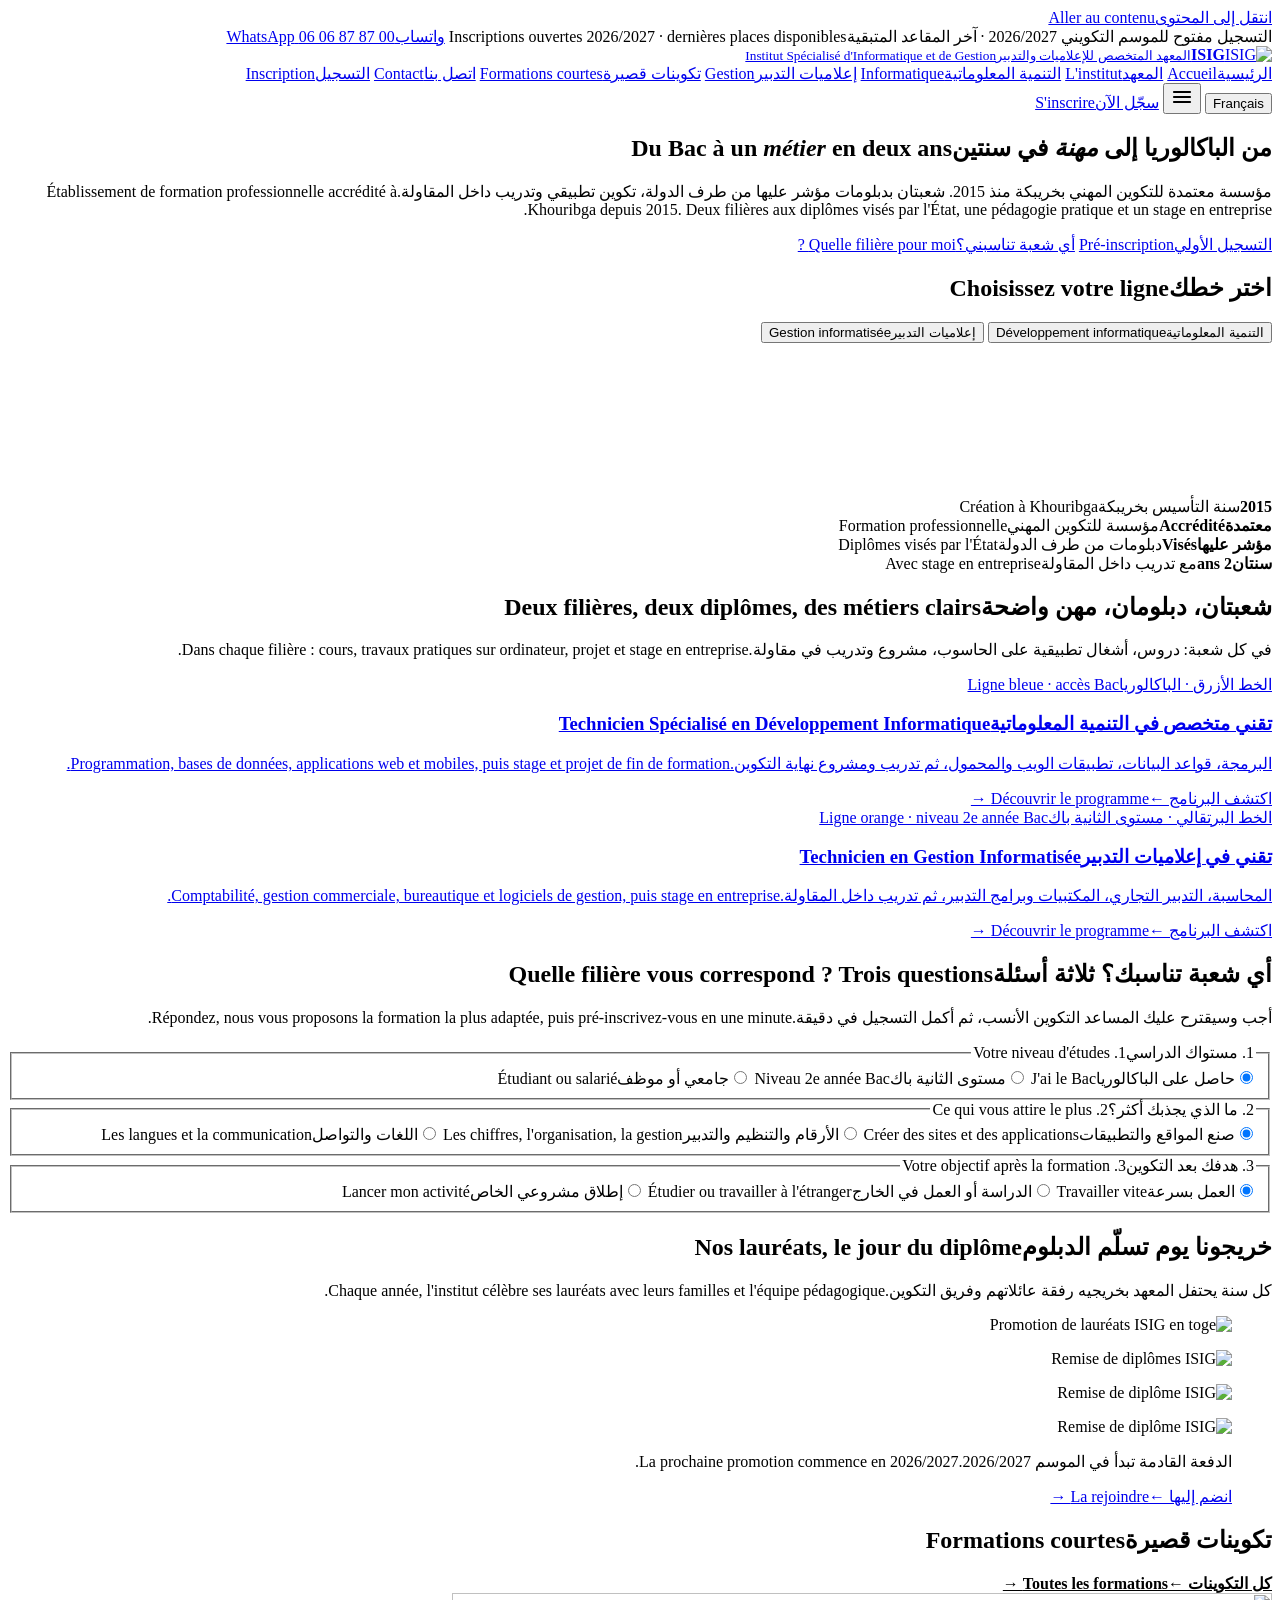
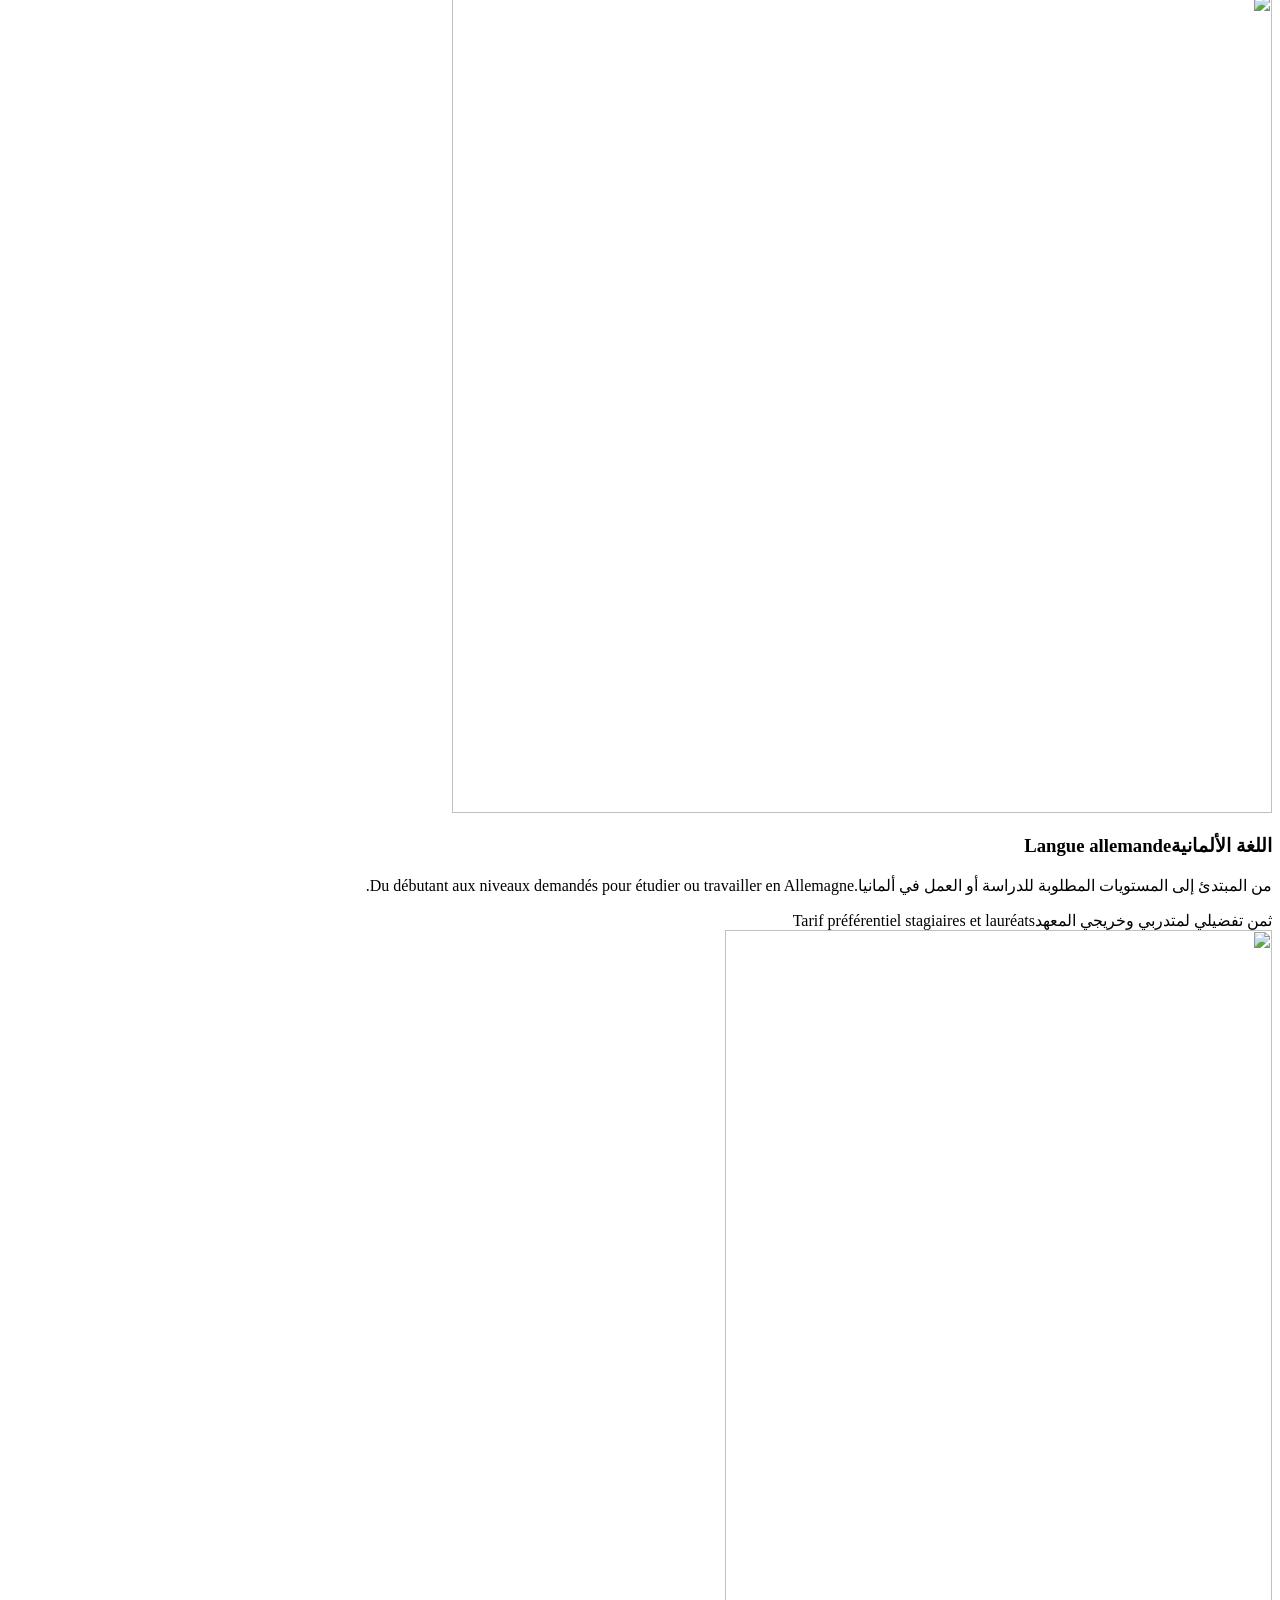
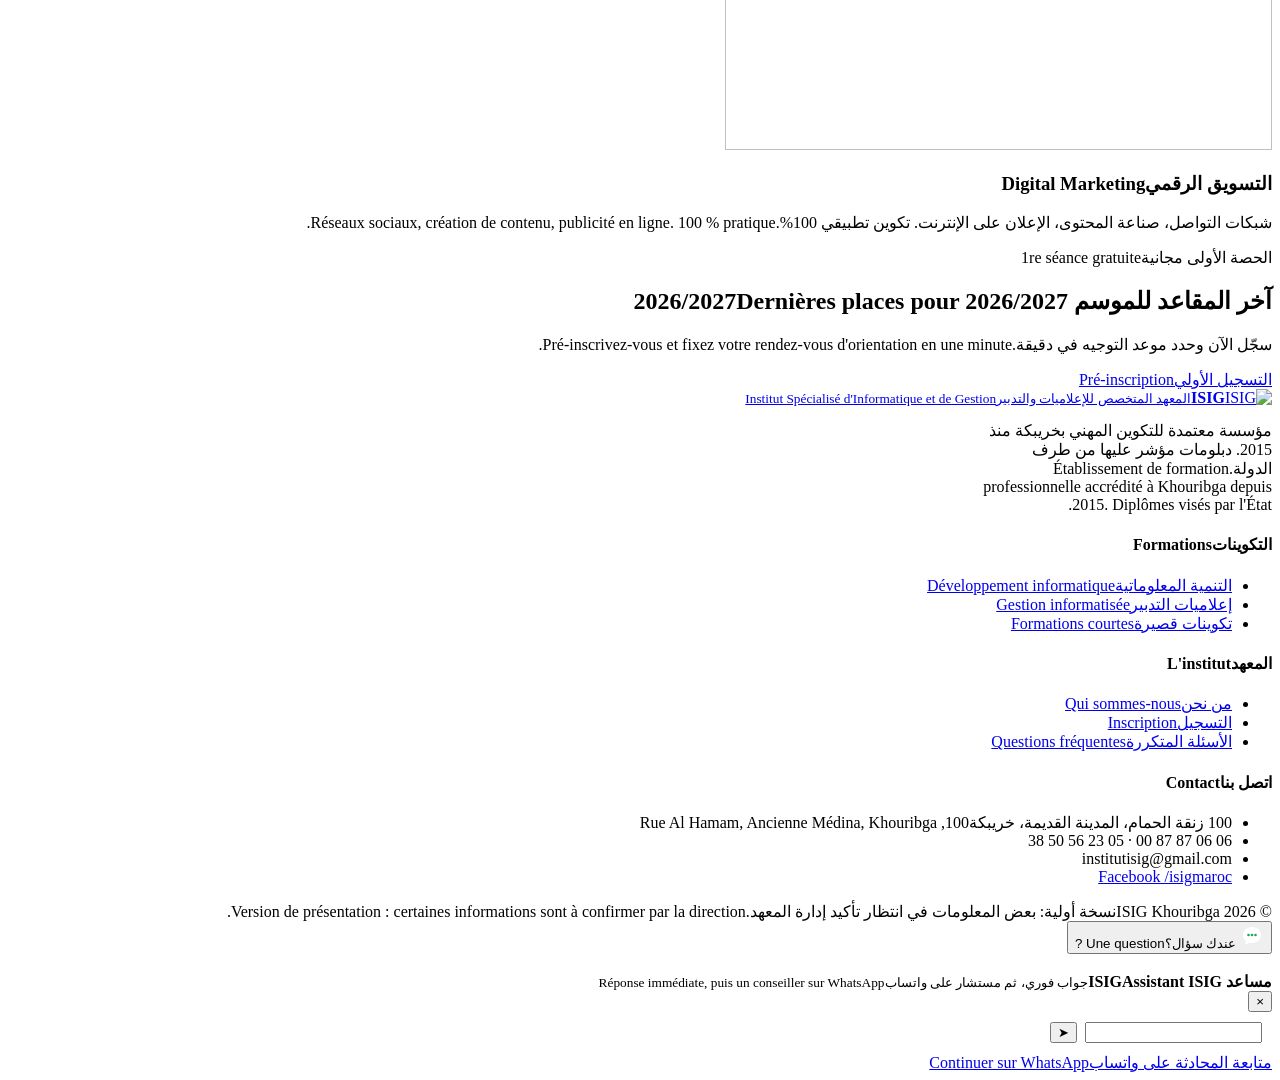
==== index.html @ 8b4dfa33 "Add files via upload" ====
<!DOCTYPE html>
<html lang="ar" dir="rtl" class="l-ar">
<head>
<meta charset="utf-8">
<meta name="viewport" content="width=device-width, initial-scale=1">
<title>ISIG خريبكة | المعهد المتخصص للإعلاميات والتدبير</title>
<meta name="title-ar" content="ISIG خريبكة | المعهد المتخصص للإعلاميات والتدبير">
<meta name="title-fr" content="ISIG Khouribga | Institut Spécialisé d'Informatique et de Gestion">
<meta name="description" content="ISIG Khouribga : établissement de formation professionnelle accrédité depuis 2015. Technicien Spécialisé en Développement Informatique, Technicien en Gestion Informatisée, allemand, digital marketing.">
<link rel="canonical" href="https://isig-nine.vercel.app/">
<meta property="og:type" content="website">
<meta property="og:site_name" content="ISIG Khouribga">
<meta property="og:title" content="ISIG Khouribga | Institut Spécialisé d'Informatique et de Gestion">
<meta property="og:description" content="ISIG Khouribga : établissement de formation professionnelle accrédité depuis 2015. Technicien Spécialisé en Développement Informatique, Technicien en Gestion Informatisée, allemand, digital marketing.">
<meta property="og:url" content="https://isig-nine.vercel.app/">
<meta property="og:image" content="https://isig-nine.vercel.app/assets/img/promo.jpg">
<meta name="theme-color" content="#0b2257">
<link rel="icon" href="assets/img/logo.png">
<link rel="preconnect" href="https://fonts.googleapis.com">
<link rel="preconnect" href="https://fonts.gstatic.com" crossorigin>
<link href="https://fonts.googleapis.com/css2?family=Readex+Pro:wght@300;400;600;700&display=swap" rel="stylesheet">
<link rel="stylesheet" href="assets/css/style.css">
<script>try{if(localStorage.getItem('isig-lang')==='fr'){var h=document.documentElement;h.className='l-fr';h.lang='fr';h.dir='ltr'}}catch(e){}</script>
<script type="application/ld+json">{"@context": "https://schema.org", "@type": "EducationalOrganization", "name": "ISIG – Institut Spécialisé d'Informatique et de Gestion", "alternateName": "المعهد المتخصص للإعلاميات والتدبير", "url": "https://isig-nine.vercel.app", "logo": "https://isig-nine.vercel.app/assets/img/logo.png", "foundingDate": "2015", "email": "institutisig@gmail.com", "telephone": ["+212606878700", "+212523565038"], "address": {"@type": "PostalAddress", "streetAddress": "100, Rue Al Hamam, Ancienne Médina", "addressLocality": "Khouribga", "addressCountry": "MA"}, "sameAs": ["https://www.facebook.com/isigmaroc"]}</script>
</head>
<body>
<a class="skip" href="#main"><span class="ar">انتقل إلى المحتوى</span><span class="fr">Aller au contenu</span></a>
<div class="ann"><div class="wrap">
 <span><span class="ar">التسجيل مفتوح للموسم التكويني 2026/2027 · آخر المقاعد المتبقية</span><span class="fr">Inscriptions ouvertes 2026/2027 · dernières places disponibles</span></span>
 <a href="https://wa.me/212606878700"><span class="ar">واتساب</span><span class="fr">WhatsApp</span> <span class="nw">06 06 87 87 00</span></a>
</div></div>
<header>
 <nav class="nav wrap" aria-label="Navigation principale">
  <a class="logo" href="index.html"><img src="assets/img/logo.png" width="46" height="46" alt="ISIG"><span><b>ISIG</b><small><span class="ar">المعهد المتخصص للإعلاميات والتدبير</span><span class="fr">Institut Spécialisé d'Informatique et de Gestion</span></small></span></a>
  <div class="links" id="links">
   <a href="index.html" aria-current="page"><span class="ar">الرئيسية</span><span class="fr">Accueil</span></a>
   <a href="institut.html"><span class="ar">المعهد</span><span class="fr">L'institut</span></a>
   <a href="developpement-informatique.html"><span class="ar">التنمية المعلوماتية</span><span class="fr">Informatique</span></a>
   <a href="gestion-informatisee.html"><span class="ar">إعلاميات التدبير</span><span class="fr">Gestion</span></a>
   <a href="formations-courtes.html"><span class="ar">تكوينات قصيرة</span><span class="fr">Formations courtes</span></a>
   <a href="contact.html"><span class="ar">اتصل بنا</span><span class="fr">Contact</span></a>
   <a class="mob" href="inscription.html"><span class="ar">التسجيل</span><span class="fr">Inscription</span></a>
  </div>
  <button class="lang" id="lang" type="button" aria-label="Langue / اللغة">Français</button>
  <button class="menu-btn" id="menu" type="button" aria-expanded="false" aria-controls="links" aria-label="Menu"><svg width="22" height="22" viewBox="0 0 22 22" aria-hidden="true"><path d="M3 6h16M3 11h16M3 16h16" stroke="currentColor" stroke-width="2.2" stroke-linecap="round"/></svg></button>
  <a class="btn b-org" href="inscription.html"><span class="ar">سجّل الآن</span><span class="fr">S'inscrire</span></a>
 </nav>
</header>
<main id="main">
<section class="hero band" id="accueil">
 <div class="wrap">
  <div class="htop">
   <h1><span class="ar">من الباكالوريا إلى <em>مهنة</em> في سنتين</span><span class="fr">Du Bac à un <em>métier</em> en deux ans</span></h1>
   <div>
    <p class="sub"><span class="ar">مؤسسة معتمدة للتكوين المهني بخريبكة منذ 2015. شعبتان بدبلومات مؤشر عليها من طرف الدولة، تكوين تطبيقي وتدريب داخل المقاولة.</span><span class="fr">Établissement de formation professionnelle accrédité à Khouribga depuis 2015. Deux filières aux diplômes visés par l'État, une pédagogie pratique et un stage en entreprise.</span></p>
    <div class="ctas">
     <a class="btn b-org" href="inscription.html"><span class="ar">التسجيل الأولي</span><span class="fr">Pré-inscription</span></a>
     <a class="btn b-ghost" href="#orientation"><span class="ar">أي شعبة تناسبني؟</span><span class="fr">Quelle filière pour moi ?</span></a>
    </div>
   </div>
  </div>

  <div class="mapbox">
   <div class="mhead">
    <h2><span class="ar">اختر خطك</span><span class="fr">Choisissez votre ligne</span></h2>
    <div class="seg" role="group" aria-label="Filière">
     <button type="button" data-k="dev" aria-pressed="true"><i style="background:#3d9bff"></i><span class="ar">التنمية المعلوماتية</span><span class="fr">Développement informatique</span></button>
     <button type="button" data-k="ges" aria-pressed="false"><i style="background:#ff8a1f"></i><span class="ar">إعلاميات التدبير</span><span class="fr">Gestion informatisée</span></button>
    </div>
   </div>
   <div class="fig"><svg id="map" role="img" aria-label="Parcours de formation du Bac à l'emploi"></svg></div>
   <div class="info" id="info"></div>
  </div>
 </div>
</section>
<div class="proof">
 <div><b>2015</b><span class="ar">سنة التأسيس بخريبكة</span><span class="fr">Création à Khouribga</span></div>
 <div><b><span class="ar">معتمدة</span><span class="fr">Accrédité</span></b><span class="ar">مؤسسة للتكوين المهني</span><span class="fr">Formation professionnelle</span></div>
 <div><b><span class="ar">مؤشر عليها</span><span class="fr">Visés</span></b><span class="ar">دبلومات من طرف الدولة</span><span class="fr">Diplômes visés par l'État</span></div>
 <div><b><span class="ar">سنتان</span><span class="fr">2 ans</span></b><span class="ar">مع تدريب داخل المقاولة</span><span class="fr">Avec stage en entreprise</span></div>
</div>
<section class="band" id="filieres"><div class="wrap">
 <h2><span class="ar">شعبتان، دبلومان، مهن واضحة</span><span class="fr">Deux filières, deux diplômes, des métiers clairs</span></h2>
 <p class="lead"><span class="ar">في كل شعبة: دروس، أشغال تطبيقية على الحاسوب، مشروع وتدريب في مقاولة.</span><span class="fr">Dans chaque filière : cours, travaux pratiques sur ordinateur, projet et stage en entreprise.</span></p>
 <div class="fcards">
  <a class="fcard" href="developpement-informatique.html">
   <div class="top"><span class="badge line-dev"><i></i><span class="ar">الخط الأزرق · الباكالوريا</span><span class="fr">Ligne bleue · accès Bac</span></span><h3><span class="ar">تقني متخصص في التنمية المعلوماتية</span><span class="fr">Technicien Spécialisé en Développement Informatique</span></h3></div>
   <div class="bd"><p><span class="ar">البرمجة، قواعد البيانات، تطبيقات الويب والمحمول، ثم تدريب ومشروع نهاية التكوين.</span><span class="fr">Programmation, bases de données, applications web et mobiles, puis stage et projet de fin de formation.</span></p><span class="more"><span class="ar">اكتشف البرنامج ←</span><span class="fr">Découvrir le programme →</span></span></div>
  </a>
  <a class="fcard g" href="gestion-informatisee.html">
   <div class="top"><span class="badge line-ges"><i></i><span class="ar">الخط البرتقالي · مستوى الثانية باك</span><span class="fr">Ligne orange · niveau 2e année Bac</span></span><h3><span class="ar">تقني في إعلاميات التدبير</span><span class="fr">Technicien en Gestion Informatisée</span></h3></div>
   <div class="bd"><p><span class="ar">المحاسبة، التدبير التجاري، المكتبيات وبرامج التدبير، ثم تدريب داخل المقاولة.</span><span class="fr">Comptabilité, gestion commerciale, bureautique et logiciels de gestion, puis stage en entreprise.</span></p><span class="more"><span class="ar">اكتشف البرنامج ←</span><span class="fr">Découvrir le programme →</span></span></div>
  </a>
 </div>
</div></section>
<section class="band alt" id="orientation">
 <div class="wrap">
  <h2><span class="ar">أي شعبة تناسبك؟ ثلاثة أسئلة</span><span class="fr">Quelle filière vous correspond ? Trois questions</span></h2>
  <p class="lead"><span class="ar">أجب وسيقترح عليك المساعد التكوين الأنسب، ثم أكمل التسجيل في دقيقة.</span><span class="fr">Répondez, nous vous proposons la formation la plus adaptée, puis pré-inscrivez-vous en une minute.</span></p>
  <div class="quiz">
   <div class="qs" id="qs">
    <fieldset><legend><span class="ar">1. مستواك الدراسي</span><span class="fr">1. Votre niveau d'études</span></legend><div class="opts">
     <label><input type="radio" name="q1" value="bac" checked><span class="o"><span class="ar">حاصل على الباكالوريا</span><span class="fr">J'ai le Bac</span></span></label>
     <label><input type="radio" name="q1" value="bac2"><span class="o"><span class="ar">مستوى الثانية باك</span><span class="fr">Niveau 2e année Bac</span></span></label>
     <label><input type="radio" name="q1" value="sup"><span class="o"><span class="ar">جامعي أو موظف</span><span class="fr">Étudiant ou salarié</span></span></label>
    </div></fieldset>
    <fieldset><legend><span class="ar">2. ما الذي يجذبك أكثر؟</span><span class="fr">2. Ce qui vous attire le plus</span></legend><div class="opts">
     <label><input type="radio" name="q2" value="code" checked><span class="o"><span class="ar">صنع المواقع والتطبيقات</span><span class="fr">Créer des sites et des applications</span></span></label>
     <label><input type="radio" name="q2" value="ges"><span class="o"><span class="ar">الأرقام والتنظيم والتدبير</span><span class="fr">Les chiffres, l'organisation, la gestion</span></span></label>
     <label><input type="radio" name="q2" value="com"><span class="o"><span class="ar">اللغات والتواصل</span><span class="fr">Les langues et la communication</span></span></label>
    </div></fieldset>
    <fieldset><legend><span class="ar">3. هدفك بعد التكوين</span><span class="fr">3. Votre objectif après la formation</span></legend><div class="opts">
     <label><input type="radio" name="q3" value="job" checked><span class="o"><span class="ar">العمل بسرعة</span><span class="fr">Travailler vite</span></span></label>
     <label><input type="radio" name="q3" value="abroad"><span class="o"><span class="ar">الدراسة أو العمل في الخارج</span><span class="fr">Étudier ou travailler à l'étranger</span></span></label>
     <label><input type="radio" name="q3" value="biz"><span class="o"><span class="ar">إطلاق مشروعي الخاص</span><span class="fr">Lancer mon activité</span></span></label>
    </div></fieldset>
   </div>
   <aside class="result" id="result" aria-live="polite"></aside>
  </div>
 </div>
</section>
<section class="band" id="laureats">
 <div class="wrap">
  <h2><span class="ar">خريجونا يوم تسلّم الدبلوم</span><span class="fr">Nos lauréats, le jour du diplôme</span></h2>
  <p class="lead"><span class="ar">كل سنة يحتفل المعهد بخريجيه رفقة عائلاتهم وفريق التكوين.</span><span class="fr">Chaque année, l'institut célèbre ses lauréats avec leurs familles et l'équipe pédagogique.</span></p>
  <div class="mosaic">
   <figure class="big"><img src="assets/img/promo.jpg" width="1400" height="1050" alt="Promotion de lauréats ISIG en toge"></figure>
   <figure><img src="assets/img/diplome-1.jpg" width="540" height="720" loading="lazy" alt="Remise de diplômes ISIG"></figure>
   <figure><img src="assets/img/diplome-2.jpg" width="540" height="720" loading="lazy" alt="Remise de diplôme ISIG"></figure>
   <figure><img src="assets/img/diplome-3.jpg" width="540" height="720" loading="lazy" alt="Remise de diplôme ISIG"></figure>
   <figure class="note"><p><span class="ar">الدفعة القادمة تبدأ في الموسم 2026/2027.</span><span class="fr">La prochaine promotion commence en 2026/2027.</span></p><a href="inscription.html"><span class="ar">انضم إليها ←</span><span class="fr">La rejoindre →</span></a></figure>
  </div>
 </div>
</section>
<section class="band alt"><div class="wrap">
 <div class="shead" style="margin-top:0"><h2><span class="ar">تكوينات قصيرة</span><span class="fr">Formations courtes</span></h2><a class="lnk" style="font-weight:600;color:var(--sky)" href="formations-courtes.html"><span class="ar">كل التكوينات ←</span><span class="fr">Toutes les formations →</span></a></div>
 <div class="short">
   <div class="sc"><img src="assets/img/affiche-allemand.jpg" width="820" height="820" loading="lazy" alt=""><div><h3><span class="ar">اللغة الألمانية</span><span class="fr">Langue allemande</span></h3><p><span class="ar">من المبتدئ إلى المستويات المطلوبة للدراسة أو العمل في ألمانيا.</span><span class="fr">Du débutant aux niveaux demandés pour étudier ou travailler en Allemagne.</span></p><span class="tag"><span class="ar">ثمن تفضيلي لمتدربي وخريجي المعهد</span><span class="fr">Tarif préférentiel stagiaires et lauréats</span></span></div></div>
   <div class="sc"><img src="assets/img/affiche-marketing.jpg" width="547" height="820" loading="lazy" alt=""><div><h3><span class="ar">التسويق الرقمي</span><span class="fr">Digital Marketing</span></h3><p><span class="ar">شبكات التواصل، صناعة المحتوى، الإعلان على الإنترنت. تكوين تطبيقي 100%.</span><span class="fr">Réseaux sociaux, création de contenu, publicité en ligne. 100 % pratique.</span></p><span class="tag"><span class="ar">الحصة الأولى مجانية</span><span class="fr">1re séance gratuite</span></span></div></div>
  </div>
</div></section>
<section class="band cta"><div class="wrap">
 <div><h2><span class="ar">آخر المقاعد للموسم 2026/2027</span><span class="fr">Dernières places pour 2026/2027</span></h2><p><span class="ar">سجّل الآن وحدد موعد التوجيه في دقيقة.</span><span class="fr">Pré-inscrivez-vous et fixez votre rendez-vous d'orientation en une minute.</span></p></div>
 <a class="btn" href="inscription.html"><span class="ar">التسجيل الأولي</span><span class="fr">Pré-inscription</span></a>
</div></section>
</main>
<footer class="foot">
 <div class="wrap">
  <div class="cols">
   <div>
    <a class="logo" href="index.html"><img src="assets/img/logo.png" width="46" height="46" alt="ISIG"><span><b>ISIG</b><small><span class="ar">المعهد المتخصص للإعلاميات والتدبير</span><span class="fr">Institut Spécialisé d'Informatique et de Gestion</span></small></span></a>
    <p style="margin-top:14px;max-width:38ch"><span class="ar">مؤسسة معتمدة للتكوين المهني بخريبكة منذ 2015. دبلومات مؤشر عليها من طرف الدولة.</span><span class="fr">Établissement de formation professionnelle accrédité à Khouribga depuis 2015. Diplômes visés par l'État.</span></p>
   </div>
   <div><h4><span class="ar">التكوينات</span><span class="fr">Formations</span></h4><ul>
    <li><a href="developpement-informatique.html"><span class="ar">التنمية المعلوماتية</span><span class="fr">Développement informatique</span></a></li>
    <li><a href="gestion-informatisee.html"><span class="ar">إعلاميات التدبير</span><span class="fr">Gestion informatisée</span></a></li>
    <li><a href="formations-courtes.html"><span class="ar">تكوينات قصيرة</span><span class="fr">Formations courtes</span></a></li>
   </ul></div>
   <div><h4><span class="ar">المعهد</span><span class="fr">L'institut</span></h4><ul>
    <li><a href="institut.html"><span class="ar">من نحن</span><span class="fr">Qui sommes-nous</span></a></li>
    <li><a href="inscription.html"><span class="ar">التسجيل</span><span class="fr">Inscription</span></a></li>
    <li><a href="contact.html"><span class="ar">الأسئلة المتكررة</span><span class="fr">Questions fréquentes</span></a></li>
   </ul></div>
   <div><h4><span class="ar">اتصل بنا</span><span class="fr">Contact</span></h4><ul>
    <li><span class="ar">100 زنقة الحمام، المدينة القديمة، خريبكة</span><span class="fr">100, Rue Al Hamam, Ancienne Médina, Khouribga</span></li>
    <li><span class="nw">06 06 87 87 00</span> · <span class="nw">05 23 56 50 38</span></li>
    <li style="overflow-wrap:anywhere">institutisig@gmail.com</li>
    <li><a href="https://www.facebook.com/isigmaroc">Facebook /isigmaroc</a></li>
   </ul></div>
  </div>
  <div class="legal"><span>© 2026 ISIG Khouribga</span><span><span class="ar">نسخة أولية: بعض المعلومات في انتظار تأكيد إدارة المعهد.</span><span class="fr">Version de présentation : certaines informations sont à confirmer par la direction.</span></span></div>
 </div>
</footer>

<button class="fab" id="fab" type="button" aria-expanded="false" aria-controls="chat">
 <span class="bub"><svg width="24" height="24" viewBox="0 0 24 24" aria-hidden="true"><path d="M12 3C7 3 3 6.6 3 11c0 2.3 1.1 4.4 2.9 5.8L5 21l4.3-2.3c.9.2 1.8.3 2.7.3 5 0 9-3.6 9-8s-4-8-9-8z" fill="#fff"/><circle cx="8.5" cy="11" r="1.3" fill="#1fa855"/><circle cx="12" cy="11" r="1.3" fill="#1fa855"/><circle cx="15.5" cy="11" r="1.3" fill="#1fa855"/></svg></span>
 <span class="lbl"><span class="ar">عندك سؤال؟</span><span class="fr">Une question ?</span></span>
</button>
<div class="chat" id="chat" role="dialog" aria-label="Assistant ISIG">
 <div class="chead">
  <img src="assets/img/logo.png" alt="">
  <div><b><span class="ar">مساعد ISIG</span><span class="fr">Assistant ISIG</span></b><small><span class="ar">جواب فوري، ثم مستشار على واتساب</span><span class="fr">Réponse immédiate, puis un conseiller sur WhatsApp</span></small></div>
  <button type="button" id="cclose" aria-label="Fermer / إغلاق">×</button>
 </div>
 <div class="msgs" id="msgs" aria-live="polite"></div>
 <form class="cin" id="cform" style="background:var(--bg);border-radius:0;padding:10px;gap:8px;display:flex">
  <input id="cq" autocomplete="off" aria-label="Votre question / سؤالك">
  <button type="submit" aria-label="Envoyer / إرسال">➤</button>
 </form>
 <a class="cwa" id="cwa" href="https://wa.me/212606878700"><span class="ar">متابعة المحادثة على واتساب</span><span class="fr">Continuer sur WhatsApp</span></a>
</div>

<script src="assets/js/main.js"></script>
</body>
</html>
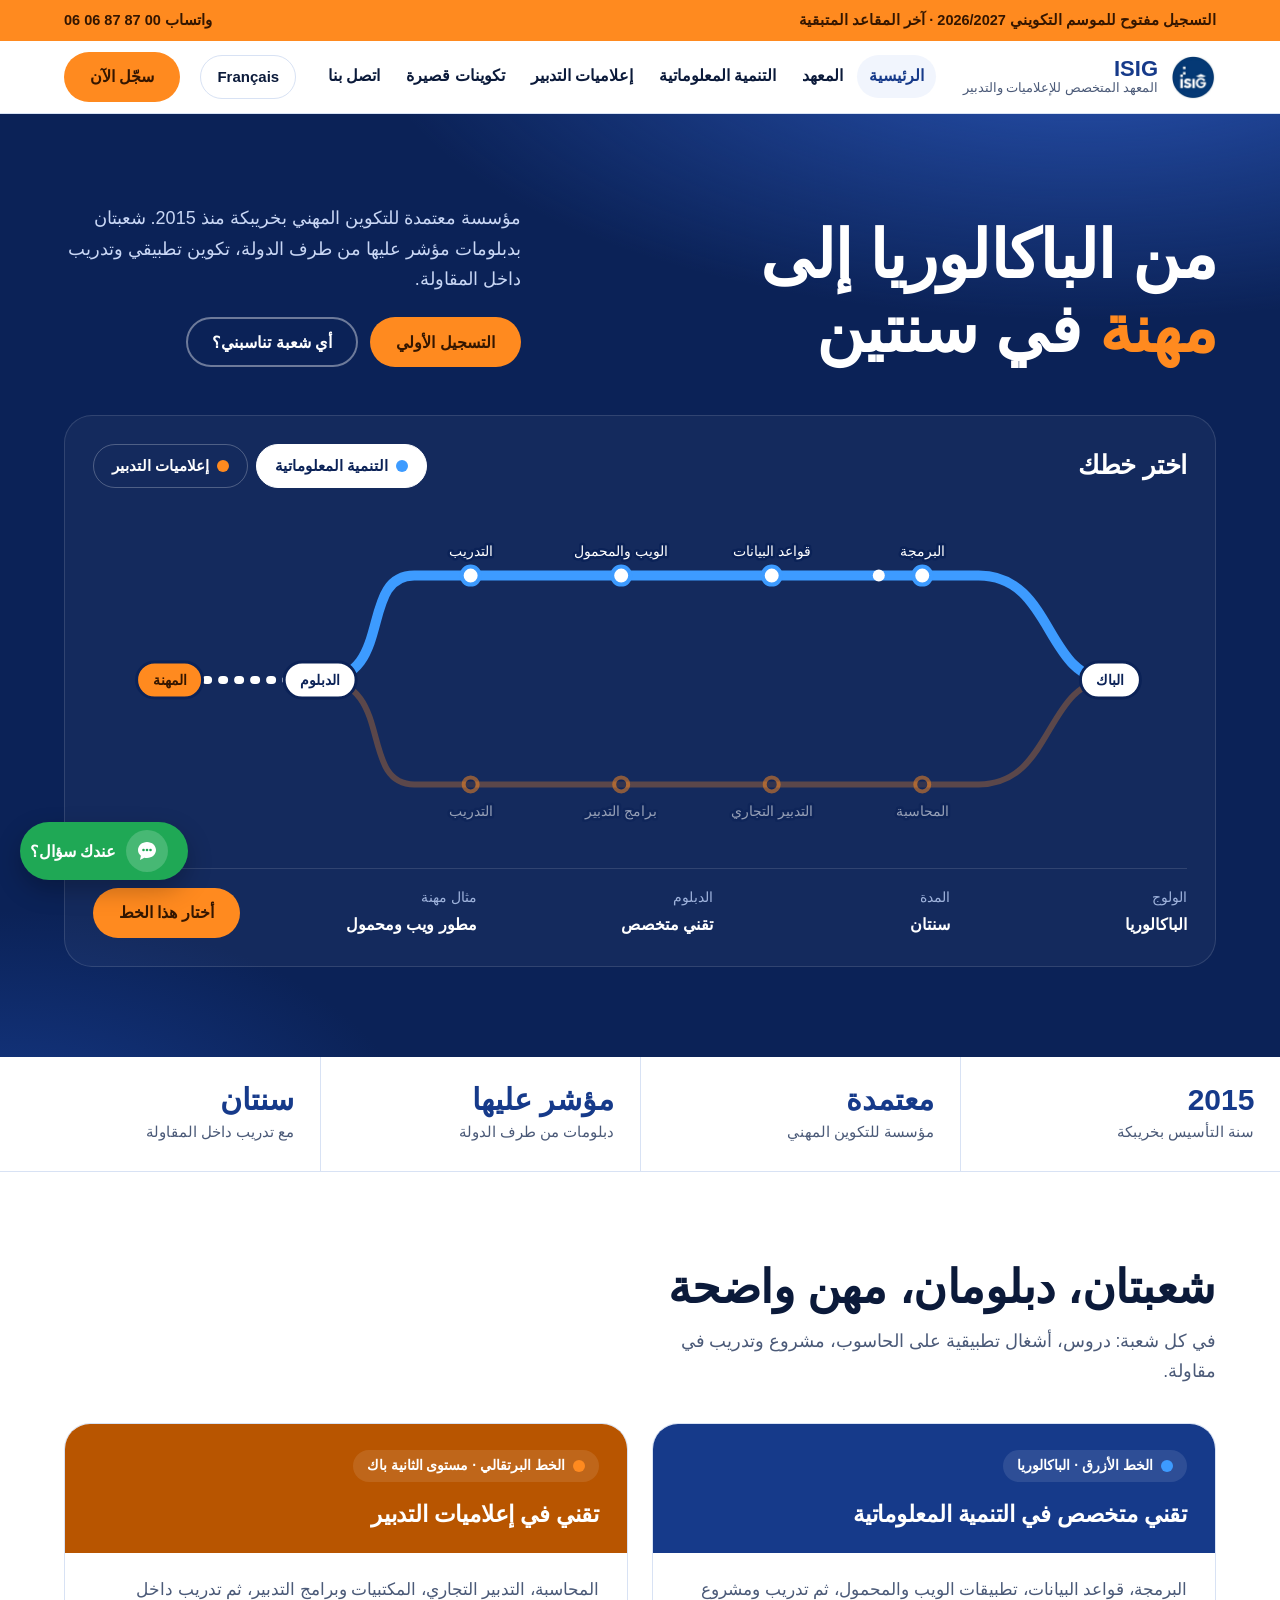
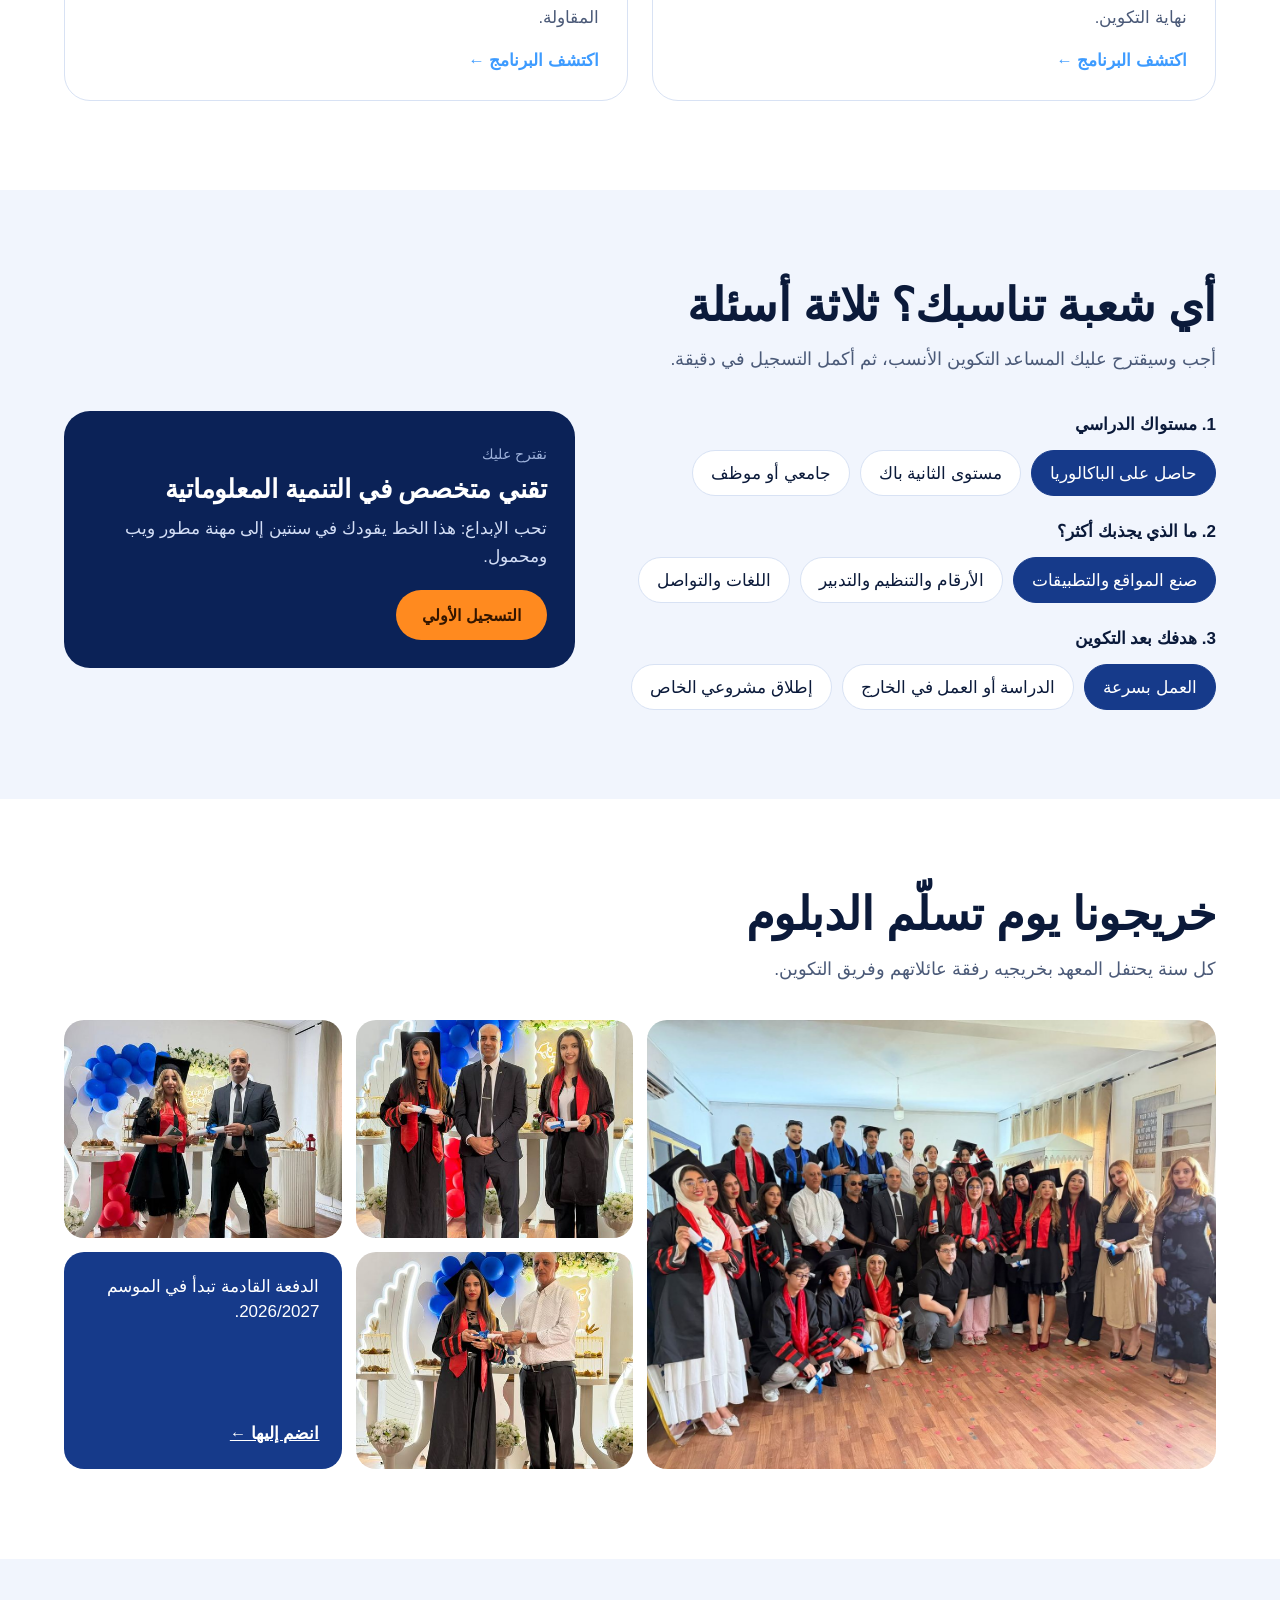
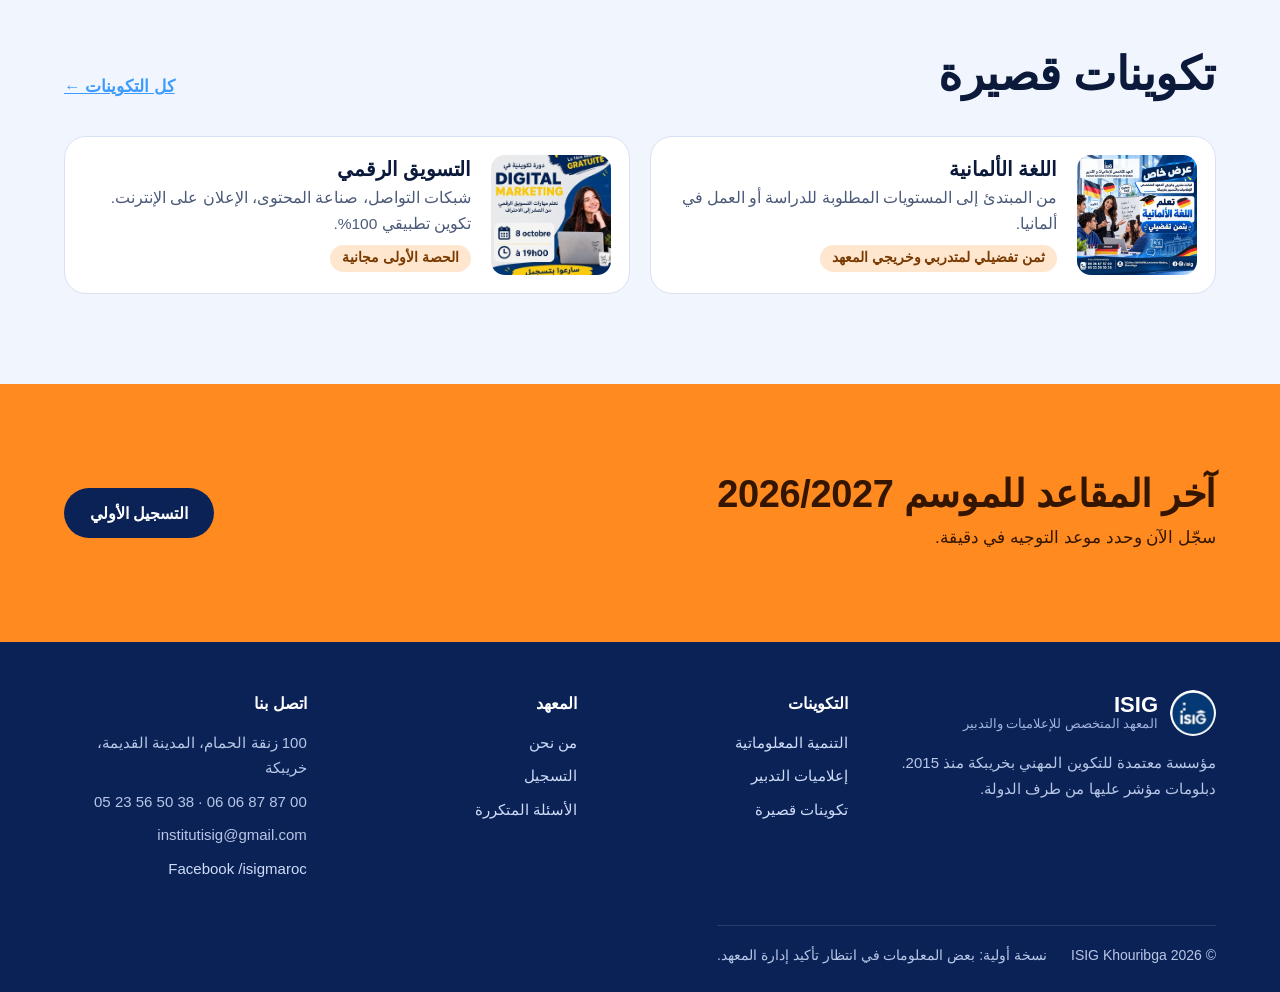
==== commit 9fb9cc8c: "Add files via upload" ====
--- a/index.html
+++ b/index.html
@@ -7,21 +7,21 @@
 <meta name="title-ar" content="ISIG خريبكة | المعهد المتخصص للإعلاميات والتدبير">
 <meta name="title-fr" content="ISIG Khouribga | Institut Spécialisé d'Informatique et de Gestion">
 <meta name="description" content="ISIG Khouribga : établissement de formation professionnelle accrédité depuis 2015. Technicien Spécialisé en Développement Informatique, Technicien en Gestion Informatisée, allemand, digital marketing.">
-<link rel="canonical" href="https://isig-nine.vercel.app/">
+<link rel="canonical" href="https://isig1.vercel.app/">
 <meta property="og:type" content="website">
 <meta property="og:site_name" content="ISIG Khouribga">
 <meta property="og:title" content="ISIG Khouribga | Institut Spécialisé d'Informatique et de Gestion">
 <meta property="og:description" content="ISIG Khouribga : établissement de formation professionnelle accrédité depuis 2015. Technicien Spécialisé en Développement Informatique, Technicien en Gestion Informatisée, allemand, digital marketing.">
-<meta property="og:url" content="https://isig-nine.vercel.app/">
-<meta property="og:image" content="https://isig-nine.vercel.app/assets/img/promo.jpg">
+<meta property="og:url" content="https://isig1.vercel.app/">
+<meta property="og:image" content="https://isig1.vercel.app/promo.jpg">
 <meta name="theme-color" content="#0b2257">
-<link rel="icon" href="assets/img/logo.png">
+<link rel="icon" href="logo.png">
 <link rel="preconnect" href="https://fonts.googleapis.com">
 <link rel="preconnect" href="https://fonts.gstatic.com" crossorigin>
 <link href="https://fonts.googleapis.com/css2?family=Readex+Pro:wght@300;400;600;700&display=swap" rel="stylesheet">
-<link rel="stylesheet" href="assets/css/style.css">
+<link rel="stylesheet" href="style.css">
 <script>try{if(localStorage.getItem('isig-lang')==='fr'){var h=document.documentElement;h.className='l-fr';h.lang='fr';h.dir='ltr'}}catch(e){}</script>
-<script type="application/ld+json">{"@context": "https://schema.org", "@type": "EducationalOrganization", "name": "ISIG – Institut Spécialisé d'Informatique et de Gestion", "alternateName": "المعهد المتخصص للإعلاميات والتدبير", "url": "https://isig-nine.vercel.app", "logo": "https://isig-nine.vercel.app/assets/img/logo.png", "foundingDate": "2015", "email": "institutisig@gmail.com", "telephone": ["+212606878700", "+212523565038"], "address": {"@type": "PostalAddress", "streetAddress": "100, Rue Al Hamam, Ancienne Médina", "addressLocality": "Khouribga", "addressCountry": "MA"}, "sameAs": ["https://www.facebook.com/isigmaroc"]}</script>
+<script type="application/ld+json">{"@context": "https://schema.org", "@type": "EducationalOrganization", "name": "ISIG – Institut Spécialisé d'Informatique et de Gestion", "alternateName": "المعهد المتخصص للإعلاميات والتدبير", "url": "https://isig1.vercel.app", "logo": "https://isig1.vercel.app/logo.png", "foundingDate": "2015", "email": "institutisig@gmail.com", "telephone": ["+212606878700", "+212523565038"], "address": {"@type": "PostalAddress", "streetAddress": "100, Rue Al Hamam, Ancienne Médina", "addressLocality": "Khouribga", "addressCountry": "MA"}, "sameAs": ["https://www.facebook.com/isigmaroc"]}</script>
 </head>
 <body>
 <a class="skip" href="#main"><span class="ar">انتقل إلى المحتوى</span><span class="fr">Aller au contenu</span></a>
@@ -31,7 +31,7 @@
 </div></div>
 <header>
  <nav class="nav wrap" aria-label="Navigation principale">
-  <a class="logo" href="index.html"><img src="assets/img/logo.png" width="46" height="46" alt="ISIG"><span><b>ISIG</b><small><span class="ar">المعهد المتخصص للإعلاميات والتدبير</span><span class="fr">Institut Spécialisé d'Informatique et de Gestion</span></small></span></a>
+  <a class="logo" href="index.html"><img src="logo.png" width="46" height="46" alt="ISIG"><span><b>ISIG</b><small><span class="ar">المعهد المتخصص للإعلاميات والتدبير</span><span class="fr">Institut Spécialisé d'Informatique et de Gestion</span></small></span></a>
   <div class="links" id="links">
    <a href="index.html" aria-current="page"><span class="ar">الرئيسية</span><span class="fr">Accueil</span></a>
    <a href="institut.html"><span class="ar">المعهد</span><span class="fr">L'institut</span></a>
@@ -124,10 +124,10 @@
   <h2><span class="ar">خريجونا يوم تسلّم الدبلوم</span><span class="fr">Nos lauréats, le jour du diplôme</span></h2>
   <p class="lead"><span class="ar">كل سنة يحتفل المعهد بخريجيه رفقة عائلاتهم وفريق التكوين.</span><span class="fr">Chaque année, l'institut célèbre ses lauréats avec leurs familles et l'équipe pédagogique.</span></p>
   <div class="mosaic">
-   <figure class="big"><img src="assets/img/promo.jpg" width="1400" height="1050" alt="Promotion de lauréats ISIG en toge"></figure>
-   <figure><img src="assets/img/diplome-1.jpg" width="540" height="720" loading="lazy" alt="Remise de diplômes ISIG"></figure>
-   <figure><img src="assets/img/diplome-2.jpg" width="540" height="720" loading="lazy" alt="Remise de diplôme ISIG"></figure>
-   <figure><img src="assets/img/diplome-3.jpg" width="540" height="720" loading="lazy" alt="Remise de diplôme ISIG"></figure>
+   <figure class="big"><img src="promo.jpg" width="1400" height="1050" alt="Promotion de lauréats ISIG en toge"></figure>
+   <figure><img src="diplome-1.jpg" width="540" height="720" loading="lazy" alt="Remise de diplômes ISIG"></figure>
+   <figure><img src="diplome-2.jpg" width="540" height="720" loading="lazy" alt="Remise de diplôme ISIG"></figure>
+   <figure><img src="diplome-3.jpg" width="540" height="720" loading="lazy" alt="Remise de diplôme ISIG"></figure>
    <figure class="note"><p><span class="ar">الدفعة القادمة تبدأ في الموسم 2026/2027.</span><span class="fr">La prochaine promotion commence en 2026/2027.</span></p><a href="inscription.html"><span class="ar">انضم إليها ←</span><span class="fr">La rejoindre →</span></a></figure>
   </div>
  </div>
@@ -135,8 +135,8 @@
 <section class="band alt"><div class="wrap">
  <div class="shead" style="margin-top:0"><h2><span class="ar">تكوينات قصيرة</span><span class="fr">Formations courtes</span></h2><a class="lnk" style="font-weight:600;color:var(--sky)" href="formations-courtes.html"><span class="ar">كل التكوينات ←</span><span class="fr">Toutes les formations →</span></a></div>
  <div class="short">
-   <div class="sc"><img src="assets/img/affiche-allemand.jpg" width="820" height="820" loading="lazy" alt=""><div><h3><span class="ar">اللغة الألمانية</span><span class="fr">Langue allemande</span></h3><p><span class="ar">من المبتدئ إلى المستويات المطلوبة للدراسة أو العمل في ألمانيا.</span><span class="fr">Du débutant aux niveaux demandés pour étudier ou travailler en Allemagne.</span></p><span class="tag"><span class="ar">ثمن تفضيلي لمتدربي وخريجي المعهد</span><span class="fr">Tarif préférentiel stagiaires et lauréats</span></span></div></div>
-   <div class="sc"><img src="assets/img/affiche-marketing.jpg" width="547" height="820" loading="lazy" alt=""><div><h3><span class="ar">التسويق الرقمي</span><span class="fr">Digital Marketing</span></h3><p><span class="ar">شبكات التواصل، صناعة المحتوى، الإعلان على الإنترنت. تكوين تطبيقي 100%.</span><span class="fr">Réseaux sociaux, création de contenu, publicité en ligne. 100 % pratique.</span></p><span class="tag"><span class="ar">الحصة الأولى مجانية</span><span class="fr">1re séance gratuite</span></span></div></div>
+   <div class="sc"><img src="affiche-allemand.jpg" width="820" height="820" loading="lazy" alt=""><div><h3><span class="ar">اللغة الألمانية</span><span class="fr">Langue allemande</span></h3><p><span class="ar">من المبتدئ إلى المستويات المطلوبة للدراسة أو العمل في ألمانيا.</span><span class="fr">Du débutant aux niveaux demandés pour étudier ou travailler en Allemagne.</span></p><span class="tag"><span class="ar">ثمن تفضيلي لمتدربي وخريجي المعهد</span><span class="fr">Tarif préférentiel stagiaires et lauréats</span></span></div></div>
+   <div class="sc"><img src="affiche-marketing.jpg" width="547" height="820" loading="lazy" alt=""><div><h3><span class="ar">التسويق الرقمي</span><span class="fr">Digital Marketing</span></h3><p><span class="ar">شبكات التواصل، صناعة المحتوى، الإعلان على الإنترنت. تكوين تطبيقي 100%.</span><span class="fr">Réseaux sociaux, création de contenu, publicité en ligne. 100 % pratique.</span></p><span class="tag"><span class="ar">الحصة الأولى مجانية</span><span class="fr">1re séance gratuite</span></span></div></div>
   </div>
 </div></section>
 <section class="band cta"><div class="wrap">
@@ -148,7 +148,7 @@
  <div class="wrap">
   <div class="cols">
    <div>
-    <a class="logo" href="index.html"><img src="assets/img/logo.png" width="46" height="46" alt="ISIG"><span><b>ISIG</b><small><span class="ar">المعهد المتخصص للإعلاميات والتدبير</span><span class="fr">Institut Spécialisé d'Informatique et de Gestion</span></small></span></a>
+    <a class="logo" href="index.html"><img src="logo.png" width="46" height="46" alt="ISIG"><span><b>ISIG</b><small><span class="ar">المعهد المتخصص للإعلاميات والتدبير</span><span class="fr">Institut Spécialisé d'Informatique et de Gestion</span></small></span></a>
     <p style="margin-top:14px;max-width:38ch"><span class="ar">مؤسسة معتمدة للتكوين المهني بخريبكة منذ 2015. دبلومات مؤشر عليها من طرف الدولة.</span><span class="fr">Établissement de formation professionnelle accrédité à Khouribga depuis 2015. Diplômes visés par l'État.</span></p>
    </div>
    <div><h4><span class="ar">التكوينات</span><span class="fr">Formations</span></h4><ul>
@@ -178,7 +178,7 @@
 </button>
 <div class="chat" id="chat" role="dialog" aria-label="Assistant ISIG">
  <div class="chead">
-  <img src="assets/img/logo.png" alt="">
+  <img src="logo.png" alt="">
   <div><b><span class="ar">مساعد ISIG</span><span class="fr">Assistant ISIG</span></b><small><span class="ar">جواب فوري، ثم مستشار على واتساب</span><span class="fr">Réponse immédiate, puis un conseiller sur WhatsApp</span></small></div>
   <button type="button" id="cclose" aria-label="Fermer / إغلاق">×</button>
  </div>
@@ -190,6 +190,6 @@
  <a class="cwa" id="cwa" href="https://wa.me/212606878700"><span class="ar">متابعة المحادثة على واتساب</span><span class="fr">Continuer sur WhatsApp</span></a>
 </div>
 
-<script src="assets/js/main.js"></script>
+<script src="main.js"></script>
 </body>
 </html>
--- a/style.css
+++ b/style.css
@@ -0,0 +1,291 @@
+/* ISIG — feuille de style principale
+   VOICE  occasion : un institut qui promet un métier ; sûr de lui, chaleureux, concret
+   IDEA   le plan de ligne d'un réseau de transport : du Bac au métier, deux lignes (Informatique, Gestion) qui se rejoignent au diplôme
+   PICTURE la carte de parcours interactive, grande, dans le héros ; on choisit sa ligne, la carte et la fiche suivent
+   COLOUR marine ISIG #0b2257 / #163a8a dominant, ciel #3d9bff (ligne Informatique), orange #ff8a1f (ligne Gestion, actions) ; blanc
+   TYPE   Readex Pro 700 titres, 300/400 texte, arabe et latin dans la même famille
+   LAYOUT bandeau d'annonce, en-tête blanc, héros marine titre au-dessus et carte pleine largeur ; puis bandes alternées ; mobile : ligne verticale */
+:root{color-scheme:light dark;--bg:light-dark(#ffffff,#081530);--ink:light-dark(#0b1a3a,#e8eefb);--mute:light-dark(#4b5a78,#a6b5d3);--panel:light-dark(#f1f5fd,#0e2047);--line:light-dark(#d8e2f4,#1d3466);--blue:#163a8a;--deep:#0b2257;--sky:#3d9bff;--org:#ff8a1f;--orgink:#341600}
+:root[data-theme=light]{color-scheme:light}
+:root[data-theme=dark]{color-scheme:dark}
+*{box-sizing:border-box;min-width:0}
+html{scroll-padding-top:84px;scroll-behavior:smooth}
+body{margin:0;background:var(--bg);color:var(--ink);font:16.5px/1.7 "Readex Pro",Tahoma,sans-serif;overflow-x:clip}
+.l-ar .fr,.l-fr .ar{display:none!important}
+a{color:inherit}
+img{max-width:100%;height:auto;display:block}
+.wrap{max-width:1240px;margin-inline:auto}
+.band{padding-block:clamp(48px,7vw,104px);padding-inline:max(5vw,16px)}
+h1,h2,h3{margin:0;line-height:1.12;text-wrap:balance;letter-spacing:-.01em}
+h2{font-size:clamp(30px,3.8vw,46px);font-weight:700}
+h3{font-size:20px;font-weight:600}
+p{margin:0}
+.lead{color:var(--mute);max-width:60ch;margin-top:14px;font-weight:300;font-size:17.5px}
+.btn{display:inline-flex;align-items:center;justify-content:center;gap:10px;min-height:50px;padding:10px 24px;border-radius:999px;font:600 16px "Readex Pro",sans-serif;text-decoration:none;border:2px solid transparent;cursor:pointer}
+.btn:focus-visible,a:focus-visible,button:focus-visible,select:focus-visible,input:focus-visible,summary:focus-visible{outline:3px solid var(--org);outline-offset:3px}
+.b-org{background:var(--org);color:var(--orgink)}
+.b-org:hover{background:#ffa04a}
+.b-ghost{border-color:#ffffff66;color:#fff}
+.b-ghost:hover{background:#ffffff14}
+.nw{white-space:nowrap;direction:ltr;unicode-bidi:isolate}
+/* announce + header */
+.ann{background:var(--org);color:var(--orgink);font-weight:600;font-size:14.5px;padding:8px max(5vw,16px)}
+.ann .wrap{display:flex;flex-wrap:wrap;gap:6px 24px;justify-content:space-between}
+.ann a{text-decoration:none}
+header{position:sticky;top:0;z-index:20;background:var(--bg);border-bottom:1px solid var(--line);padding-inline:max(5vw,16px)}
+.nav{display:flex;align-items:center;gap:20px;min-height:72px}
+.logo{display:flex;align-items:center;gap:12px;text-decoration:none}
+.logo img{width:46px;height:46px;border-radius:50%}
+.logo b{display:block;font-size:22px;line-height:1;color:var(--blue)}
+.logo small{display:block;font-size:12.5px;color:var(--mute);line-height:1.3}
+.links{display:flex;gap:2px;margin-inline-start:auto}
+.links a{text-decoration:none;padding:8px 12px;border-radius:999px;font-weight:600;font-size:15.5px}
+.links a:hover{background:var(--panel)}
+.lang{border:1.5px solid var(--line);background:var(--bg);color:var(--ink);border-radius:999px;min-height:44px;padding:4px 16px;font:600 15px "Readex Pro",sans-serif;cursor:pointer}
+@media(max-width:980px){.links{display:none}.lang{margin-inline-start:auto}}
+@media(max-width:520px){.nav>.b-org{display:none}.logo small{display:none}}
+/* hero */
+.hero{background:var(--deep);color:#fff;position:relative;overflow:hidden}
+.hero::before{content:"";position:absolute;inset:0;background:radial-gradient(1200px 500px at 85% -10%,#2a56b8 0,transparent 60%),radial-gradient(700px 400px at 0% 110%,#163a8a 0,transparent 60%);pointer-events:none}
+.hero .wrap{position:relative}
+.htop{display:grid;grid-template-columns:minmax(0,1.4fr) minmax(0,1fr);gap:24px 56px;align-items:end}
+.hero h1{font-size:clamp(38px,5.4vw,66px);font-weight:700}
+.hero h1 em{font-style:normal;color:var(--org)}
+.hero .sub{color:#c9d7f5;font-weight:300;font-size:18px;max-width:46ch}
+.hero .ctas{display:flex;flex-wrap:wrap;gap:12px;margin-top:22px}
+@media(max-width:860px){.htop{grid-template-columns:minmax(0,1fr)}}
+.mapbox{margin-top:clamp(28px,4vw,48px);background:#ffffff0a;border:1px solid #ffffff1f;border-radius:28px;padding:clamp(16px,2.4vw,28px)}
+.mhead{display:flex;flex-wrap:wrap;gap:12px 20px;align-items:center;justify-content:space-between}
+.mhead h2{font-size:clamp(20px,2.2vw,26px);font-weight:600;color:#fff}
+.seg{display:flex;flex-wrap:wrap;gap:8px}
+.seg button{min-height:44px;border-radius:999px;border:1.5px solid #ffffff40;background:transparent;color:#fff;padding:6px 18px;font:600 15px "Readex Pro",sans-serif;cursor:pointer;display:inline-flex;align-items:center;gap:8px}
+.seg button i{width:12px;height:12px;border-radius:50%;display:inline-block}
+.seg button[aria-pressed=true]{background:#fff;color:var(--deep);border-color:#fff}
+.fig{position:relative;height:360px;margin-top:12px}
+.fig svg{position:absolute;inset:0;width:100%;height:100%;overflow:visible}
+.fig text{font:500 14px "Readex Pro",sans-serif;fill:#fff;paint-order:stroke;stroke:var(--deep);stroke-width:5px;stroke-linejoin:round}
+.fig .pill text{stroke:none;font-weight:700}
+.fig .hit{cursor:pointer}
+@media(max-width:600px){.fig{height:470px}}
+.info{display:grid;grid-template-columns:repeat(4,minmax(0,1fr)) auto;gap:16px 24px;align-items:center;border-top:1px solid #ffffff1f;padding-top:18px;margin-top:8px}
+.info small{display:block;color:#9fb3dc;font-size:13.5px}
+.info b{font-weight:600;font-size:16px}
+@media(max-width:900px){.info{grid-template-columns:repeat(2,minmax(0,1fr))}.info .btn{grid-column:1/-1}}
+/* proof strip */
+.proof{display:grid;grid-template-columns:repeat(4,minmax(0,1fr));gap:0;border-bottom:1px solid var(--line)}
+.proof div{padding:26px max(2vw,16px);border-inline-end:1px solid var(--line)}
+.proof div:last-child{border:0}
+.proof b{display:block;font-size:clamp(22px,2.4vw,30px);font-weight:700;color:var(--blue);line-height:1.15}
+.proof>div>span{color:var(--mute);font-size:15px}
+@media(max-width:760px){.proof{grid-template-columns:repeat(2,minmax(0,1fr))}.proof div:nth-child(2){border-inline-end:0}.proof div:nth-child(-n+2){border-bottom:1px solid var(--line)}}
+@media (prefers-color-scheme:dark){:root:not([data-theme=light]) .proof b,:root:not([data-theme=light]) .logo b{color:#8fc0ff}}
+:root[data-theme=dark] .proof b,:root[data-theme=dark] .logo b{color:#8fc0ff}
+/* filières */
+.tracks{display:grid;grid-template-columns:repeat(2,minmax(0,1fr));gap:24px;margin-top:40px}
+.track{border-radius:26px;overflow:hidden;border:1px solid var(--line);display:flex;flex-direction:column;background:var(--bg)}
+.track header{position:static;border:0;padding:26px 28px;color:#fff;background:var(--blue)}
+.track.g header{background:#b85500}
+.track header .ln{display:inline-flex;align-items:center;gap:8px;font-weight:600;font-size:14px;background:#ffffff26;border-radius:999px;padding:3px 12px}
+.track header h3{font-size:24px;margin-top:12px}
+.track header p{color:#ffffffd9;margin-top:6px;font-weight:300}
+.track .row{display:grid;grid-template-columns:repeat(3,minmax(0,1fr));border-bottom:1px solid var(--line)}
+.track .row div{padding:14px 20px;border-inline-end:1px solid var(--line)}
+.track .row div:last-child{border:0}
+.track .row small{display:block;color:var(--mute);font-size:13.5px}
+.track .row b{font-weight:600}
+.track .cols{display:grid;grid-template-columns:repeat(2,minmax(0,1fr));gap:22px;padding:22px 28px 28px;flex:1}
+.track h4{margin:0 0 8px;font-size:15.5px;color:var(--mute);font-weight:600}
+.track ul{margin:0;padding:0;list-style:none}
+.track li{padding:6px 0;border-bottom:1px dashed var(--line)}
+.track li:last-child{border:0}
+@media(max-width:900px){.tracks{grid-template-columns:minmax(0,1fr)}}
+@media(max-width:480px){.track .cols{grid-template-columns:minmax(0,1fr)}.track .row{grid-template-columns:minmax(0,1fr)}.track .row div{border-inline-end:0;border-bottom:1px solid var(--line)}}
+/* quiz */
+.alt{background:var(--panel)}
+.quiz{display:grid;grid-template-columns:minmax(0,1.2fr) minmax(0,1fr);gap:28px;margin-top:36px;align-items:start}
+.qs{display:grid;gap:22px}
+fieldset{border:0;margin:0;padding:0}
+legend{font-weight:600;font-size:17px;margin-bottom:10px;padding:0}
+.opts{display:flex;flex-wrap:wrap;gap:10px}
+.opts label{cursor:pointer}
+.opts input{position:absolute;opacity:0;width:1px;height:1px}
+.opts span.o{display:inline-flex;align-items:center;min-height:46px;padding:8px 18px;border-radius:999px;border:1.5px solid var(--line);background:var(--bg);font-weight:500}
+.opts input:checked+span.o{background:var(--blue);border-color:var(--blue);color:#fff}
+.opts input:focus-visible+span.o{outline:3px solid var(--org);outline-offset:2px}
+.result{background:var(--deep);color:#fff;border-radius:26px;padding:28px;position:sticky;top:100px}
+.result small{color:#9fb3dc;font-size:14px}
+.result h3{font-size:26px;margin:8px 0 10px}
+.result p{color:#d3def6;font-weight:300}
+.result .btn{margin-top:20px}
+@media(max-width:860px){.quiz{grid-template-columns:minmax(0,1fr)}.result{position:static}}
+/* lauréats */
+.mosaic{display:grid;grid-template-columns:repeat(4,minmax(0,1fr));grid-auto-rows:clamp(150px,17vw,230px);gap:14px;margin-top:36px}
+.mosaic figure{margin:0;border-radius:20px;overflow:hidden;position:relative}
+.mosaic img{width:100%;height:100%;object-fit:cover}
+.mosaic .big{grid-column:span 2;grid-row:span 2}
+.mosaic .note{background:var(--blue);color:#fff;padding:22px;display:flex;flex-direction:column;justify-content:space-between;gap:12px}
+.mosaic .note p{font-size:17px;line-height:1.5}
+.mosaic .note a{color:#fff;font-weight:600}
+@media(max-width:700px){.mosaic{grid-template-columns:repeat(2,minmax(0,1fr));grid-auto-rows:44vw}}
+/* short + posters */
+.short{display:grid;grid-template-columns:repeat(2,minmax(0,1fr));gap:20px;margin-top:36px}
+.sc{display:grid;grid-template-columns:120px minmax(0,1fr);gap:20px;background:var(--bg);border:1px solid var(--line);border-radius:22px;padding:18px;align-items:center}
+.sc img{width:120px;height:120px;object-fit:cover;border-radius:14px}
+.sc p{color:var(--mute);margin-top:4px;font-size:15.5px}
+.tag{display:inline-block;margin-top:8px;font-size:13.5px;font-weight:600;background:#ffe6cf;color:#7a3a00;border-radius:999px;padding:2px 12px}
+@media(max-width:760px){.short{grid-template-columns:minmax(0,1fr)}}
+@media(max-width:420px){.sc{grid-template-columns:84px minmax(0,1fr)}.sc img{width:84px;height:84px}}
+.shead{display:flex;flex-wrap:wrap;align-items:end;justify-content:space-between;gap:16px;margin-top:56px}
+.arrows{display:flex;gap:8px}
+.arrows button{width:48px;height:48px;border-radius:50%;border:1.5px solid var(--line);background:var(--bg);color:var(--ink);font:600 22px "Readex Pro",sans-serif;cursor:pointer}
+.posters{display:flex;gap:16px;overflow-x:auto;scroll-snap-type:x mandatory;margin-top:22px;padding-bottom:10px}
+.posters figure{flex:none;margin:0;scroll-snap-align:start}
+.posters img{height:min(340px,66vw);width:auto;border-radius:16px;border:1px solid var(--line)}
+/* inscription */
+.ins{background:var(--blue);color:#fff}
+.ins .lead{color:#cbd9f7}
+.igrid{display:grid;grid-template-columns:minmax(0,1fr) minmax(0,1.15fr);gap:clamp(24px,4vw,64px);margin-top:36px;align-items:start}
+.steps{list-style:none;margin:0;padding:0;position:relative}
+.steps::before{content:"";position:absolute;inset-inline-start:23px;top:24px;bottom:24px;width:4px;background:#ffffff33;border-radius:2px}
+.steps li{display:grid;grid-template-columns:50px minmax(0,1fr);gap:16px;padding-bottom:24px;position:relative}
+.steps li span.n{width:50px;height:50px;border-radius:50%;background:var(--org);color:var(--orgink);font-weight:700;font-size:20px;display:grid;place-items:center}
+.steps p{color:#cbd9f7;font-size:15.5px;font-weight:300}
+.fform{background:var(--bg);color:var(--ink);border-radius:26px;padding:clamp(20px,3vw,34px);display:grid;gap:16px}
+.r2{display:grid;grid-template-columns:repeat(2,minmax(0,1fr));gap:16px}
+.fform label{display:grid;gap:6px;font-weight:600;font-size:15px}
+input,select{font:16px "Readex Pro",sans-serif;min-height:50px;padding:8px 14px;border-radius:14px;border:1.5px solid var(--line);background:var(--panel);color:var(--ink);width:100%}
+.ok{display:none;background:var(--panel);border-radius:14px;padding:14px 16px;border-inline-start:4px solid var(--org)}
+.ok.on{display:block}
+.ok a{font-weight:700;color:#1f8f4e}
+.err{color:#d93025;font-size:14px;min-height:1em}
+@media(max-width:860px){.igrid{grid-template-columns:minmax(0,1fr)}}
+@media(max-width:480px){.r2{grid-template-columns:minmax(0,1fr)}}
+/* faq + contact */
+.fc{display:grid;grid-template-columns:minmax(0,1.3fr) minmax(0,1fr);gap:clamp(28px,4vw,64px)}
+details{border-bottom:1px solid var(--line);padding:6px 0}
+summary{cursor:pointer;font-weight:600;font-size:17px;padding:12px 0;list-style:none;display:flex;justify-content:space-between;gap:16px}
+summary::-webkit-details-marker{display:none}
+summary::after{content:"+";font-size:24px;line-height:1;color:var(--sky)}
+details[open] summary::after{content:"–"}
+details p{color:var(--mute);padding-bottom:14px}
+.card{background:var(--panel);border-radius:24px;padding:26px;display:grid;gap:18px}
+.card small{display:block;color:var(--mute);font-size:14px}
+.card b{font-weight:600;font-size:17px}
+.card a.lnk{color:var(--sky);font-weight:600}
+@media(max-width:860px){.fc{grid-template-columns:minmax(0,1fr)}}
+footer{background:var(--deep);color:#b8c7e6;padding:30px max(5vw,16px);font-size:14.5px}
+footer .wrap{display:flex;flex-wrap:wrap;gap:12px 32px;justify-content:space-between;align-items:center}
+.proto{font-size:13px;color:var(--mute);margin-top:20px}
+/* chatbot */
+.fab{position:fixed;bottom:20px;inset-inline-end:20px;z-index:30;display:flex;align-items:center;gap:10px;background:#1fa855;color:#fff;border:0;border-radius:999px;min-height:58px;padding:8px 20px 8px 10px;font:700 16px "Readex Pro",sans-serif;box-shadow:0 10px 24px #00000040;cursor:pointer}
+.fab .bub{width:42px;height:42px;border-radius:50%;background:#ffffff2e;display:grid;place-items:center}
+.fab:focus-visible{outline:3px solid var(--org);outline-offset:3px}
+.chat{position:fixed;z-index:31;bottom:90px;inset-inline-end:20px;width:min(390px,calc(100vw - 24px));height:min(580px,calc(100svh - 110px));background:var(--bg);color:var(--ink);border-radius:20px;box-shadow:0 20px 50px #00000059;display:none;flex-direction:column;overflow:hidden;border:1px solid var(--line)}
+.chat.on{display:flex}
+.chead{background:var(--blue);color:#fff;padding:12px 14px;display:flex;align-items:center;gap:12px}
+.chead img{width:40px;height:40px;border-radius:50%;background:#fff}
+.chead b{display:block;line-height:1.2}
+.chead small{color:#cfe0ff;font-size:13px}
+.chead button{margin-inline-start:auto;background:#ffffff1f;color:#fff;border:0;border-radius:10px;width:44px;height:44px;font-size:22px;cursor:pointer}
+.msgs{flex:1;overflow-y:auto;padding:16px 14px;display:flex;flex-direction:column;gap:10px;background:var(--panel)}
+.m{max-width:86%;padding:10px 14px;border-radius:16px;white-space:pre-line;font-size:15.5px;line-height:1.55}
+.m.bot{background:var(--bg);align-self:flex-start;border-start-start-radius:4px;border:1px solid var(--line)}
+.m.me{background:#d9fdd3;color:#0b1730;align-self:flex-end;border-start-end-radius:4px}
+.chips{display:flex;flex-wrap:wrap;gap:8px}
+.chips button,.chips a{background:var(--bg);color:var(--sky);border:1.5px solid var(--sky);border-radius:999px;padding:6px 14px;min-height:40px;font:700 14.5px "Readex Pro",sans-serif;cursor:pointer;text-decoration:none;display:inline-flex;align-items:center}
+.chips button:hover{background:var(--sky);color:#fff}
+.chips a.wa{background:#1fa855;border-color:#1fa855;color:#fff}
+.cin{display:flex;gap:8px;padding:10px;border-top:1px solid var(--line);background:var(--bg)}
+.cin input{flex:1;min-height:46px;background:var(--panel)}
+.cin button{width:46px;height:46px;border-radius:50%;border:0;background:var(--blue);color:#fff;font-size:18px;cursor:pointer;flex:none}
+.cwa{display:block;text-align:center;background:#1fa855;color:#fff;text-decoration:none;font-weight:700;padding:10px;font-size:15px}
+.typing{opacity:.7;font-style:italic}
+@media(max-width:480px){.chat{bottom:84px;inset-inline-end:12px}.fab{bottom:14px;inset-inline-end:14px}.fab .lbl{display:none}.fab{padding:8px}}
+
+@media(prefers-reduced-motion:reduce){html{scroll-behavior:auto}}
+
+/* ===== Multi-pages : navigation, en-têtes de page, composants ===== */
+.links a[aria-current=page]{background:var(--panel);color:var(--blue)}
+.menu-btn{display:none;width:46px;height:46px;border-radius:12px;border:1.5px solid var(--line);background:var(--bg);color:var(--ink);cursor:pointer;place-items:center}
+.menu-btn svg{display:block}
+@media(max-width:980px){
+ .menu-btn{display:grid}
+ .links{display:none;position:absolute;inset-inline:0;top:100%;flex-direction:column;gap:0;background:var(--bg);border-bottom:1px solid var(--line);padding:8px max(5vw,16px) 16px;margin:0;box-shadow:0 18px 30px #0b1a3a1f}
+ .links.open{display:flex}
+ .links a{padding:14px 12px;border-radius:12px;font-size:17px}
+ header{position:sticky}
+ .nav{position:relative}
+}
+.phero{background:var(--deep);color:#fff;padding-block:clamp(40px,6vw,84px) clamp(36px,5vw,64px);padding-inline:max(5vw,16px);position:relative;overflow:hidden}
+.phero::before{content:"";position:absolute;inset:0;background:radial-gradient(900px 420px at 90% -20%,#2a56b8 0,transparent 60%);pointer-events:none}
+.phero .wrap{position:relative}
+.crumb{display:flex;flex-wrap:wrap;gap:8px;font-size:14.5px;color:#9fb3dc;margin-bottom:18px}
+.crumb a{color:#cfdcf7;text-decoration:none}
+.crumb a:hover{text-decoration:underline}
+.phero h1{font-size:clamp(34px,4.6vw,56px);font-weight:700;max-width:22ch}
+.phero .sub{color:#c9d7f5;font-weight:300;font-size:18px;max-width:60ch;margin-top:16px}
+.phero .ctas{display:flex;flex-wrap:wrap;gap:12px;margin-top:26px}
+.kfacts{display:grid;grid-template-columns:repeat(4,minmax(0,1fr));gap:0;margin-top:34px;border-top:1px solid #ffffff26}
+.kfacts div{padding:18px 18px 0 0;padding-inline:0 18px}
+.kfacts small{display:block;color:#9fb3dc;font-size:13.5px}
+.kfacts b{font-weight:600;font-size:17px}
+@media(max-width:700px){.kfacts{grid-template-columns:repeat(2,minmax(0,1fr))}}
+.line-dev{--lc:#3d9bff}.line-ges{--lc:#ff8a1f}
+.badge{display:inline-flex;align-items:center;gap:8px;background:#ffffff1a;border-radius:999px;padding:4px 14px;font-weight:600;font-size:14px;margin-bottom:14px}
+.badge i{width:12px;height:12px;border-radius:50%;background:var(--lc,#fff)}
+.grid3{display:grid;grid-template-columns:repeat(3,minmax(0,1fr));gap:20px;margin-top:36px}
+.grid2{display:grid;grid-template-columns:repeat(2,minmax(0,1fr));gap:24px;margin-top:36px}
+.mod{border:1px solid var(--line);border-radius:22px;padding:24px;background:var(--bg);border-top:5px solid var(--lc,var(--blue))}
+.mod h3{font-size:19px}
+.mod p{color:var(--mute);margin-top:8px;font-size:15.5px}
+@media(max-width:900px){.grid3{grid-template-columns:repeat(2,minmax(0,1fr))}}
+@media(max-width:600px){.grid3,.grid2{grid-template-columns:minmax(0,1fr)}}
+.tl{display:grid;grid-template-columns:repeat(4,minmax(0,1fr));gap:0;margin-top:40px;position:relative}
+.tl::before{content:"";position:absolute;top:22px;inset-inline:0;height:6px;border-radius:3px;background:var(--lc,var(--blue));opacity:.9}
+.tl li{list-style:none;position:relative;padding-inline-end:20px}
+.tl li::before{content:"";display:block;width:50px;height:50px;border-radius:50%;background:var(--bg);border:6px solid var(--lc,var(--blue));box-sizing:border-box;margin-bottom:16px;position:relative}
+.tl h3{font-size:18px}
+.tl p{color:var(--mute);font-size:15px;margin-top:6px}
+.tl{padding:0}
+@media(max-width:760px){.tl{grid-template-columns:minmax(0,1fr);gap:18px}.tl::before{top:0;bottom:0;width:6px;height:auto;inset-inline-start:22px;inset-inline-end:auto}.tl li{display:grid;grid-template-columns:50px minmax(0,1fr);gap:16px}.tl li::before{margin:0}}
+.split{display:grid;grid-template-columns:minmax(0,1fr) minmax(0,1fr);gap:clamp(24px,4vw,64px);align-items:center}
+.split img{border-radius:24px;width:100%;aspect-ratio:4/3;object-fit:cover}
+@media(max-width:860px){.split{grid-template-columns:minmax(0,1fr)}}
+.checks{list-style:none;padding:0;margin:18px 0 0;display:grid;gap:10px}
+.checks li{display:grid;grid-template-columns:28px minmax(0,1fr);gap:10px;align-items:start}
+.checks li::before{content:"";width:22px;height:22px;margin-top:4px;border-radius:50%;background:var(--lc,var(--blue)) url("data:image/svg+xml,%3Csvg xmlns='http://www.w3.org/2000/svg' viewBox='0 0 24 24'%3E%3Cpath d='M6 12.5l4 4 8-9' fill='none' stroke='white' stroke-width='3' stroke-linecap='round' stroke-linejoin='round'/%3E%3C/svg%3E") center/16px no-repeat}
+.jobs{display:flex;flex-wrap:wrap;gap:10px;margin-top:20px}
+.jobs span{background:var(--panel);border:1px solid var(--line);border-radius:999px;padding:8px 16px;font-weight:500}
+.cta{background:var(--org);color:var(--orgink)}
+.cta .wrap{display:flex;flex-wrap:wrap;gap:20px 40px;align-items:center;justify-content:space-between}
+.cta h2{font-size:clamp(26px,3vw,38px)}
+.cta p{margin-top:8px;font-size:17px}
+.cta .btn{background:var(--deep);color:#fff}
+.cta .btn:hover{background:var(--blue)}
+.fcards{display:grid;grid-template-columns:repeat(2,minmax(0,1fr));gap:24px;margin-top:36px}
+.fcard{display:flex;flex-direction:column;border-radius:26px;overflow:hidden;border:1px solid var(--line);text-decoration:none;background:var(--bg);transition:transform .2s}
+.fcard:hover{transform:translateY(-4px)}
+.fcard .top{padding:26px 28px;color:#fff;background:var(--blue)}
+.fcard.g .top{background:#b85500}
+.fcard .top h3{font-size:23px;margin-top:6px}
+.fcard .bd{padding:22px 28px 26px;display:grid;gap:14px;flex:1}
+.fcard .bd p{color:var(--mute)}
+.fcard .more{font-weight:600;color:var(--sky)}
+@media(max-width:860px){.fcards{grid-template-columns:minmax(0,1fr)}}
+.nf{min-height:60vh;display:grid;place-items:center;text-align:center}
+.nf b{display:block;font-size:clamp(80px,14vw,160px);line-height:1;color:var(--org)}
+.foot{background:var(--deep);color:#b8c7e6;padding:48px max(5vw,16px) 24px;font-size:15px}
+.foot .cols{display:grid;grid-template-columns:minmax(0,1.4fr) repeat(3,minmax(0,1fr));gap:28px}
+.foot h4{color:#fff;margin:0 0 12px;font-size:16px}
+.foot a{text-decoration:none;color:#cfdcf7}
+.foot a:hover{text-decoration:underline}
+.foot ul{list-style:none;margin:0;padding:0;display:grid;gap:8px}
+.foot .logo b{color:#fff}
+.foot .logo small{color:#9fb3dc}
+.foot .legal{border-top:1px solid #ffffff1f;margin-top:32px;padding-top:18px;display:flex;flex-wrap:wrap;gap:10px 24px;justify-content:space-between;font-size:14px}
+@media(max-width:860px){.foot .cols{grid-template-columns:repeat(2,minmax(0,1fr))}.foot .cols>div:first-child{grid-column:1/-1}}
+@media(prefers-reduced-motion:reduce){.fcard{transition:none}}
+.skip{position:absolute;inset-inline-start:12px;top:-60px;z-index:50;background:var(--org);color:var(--orgink);padding:10px 16px;border-radius:10px;font-weight:600}
+.skip:focus{top:12px}
+.links .mob{display:none}
+@media(max-width:980px){.links .mob{display:block;color:var(--orgink);background:var(--org);text-align:center;margin-top:8px}}
